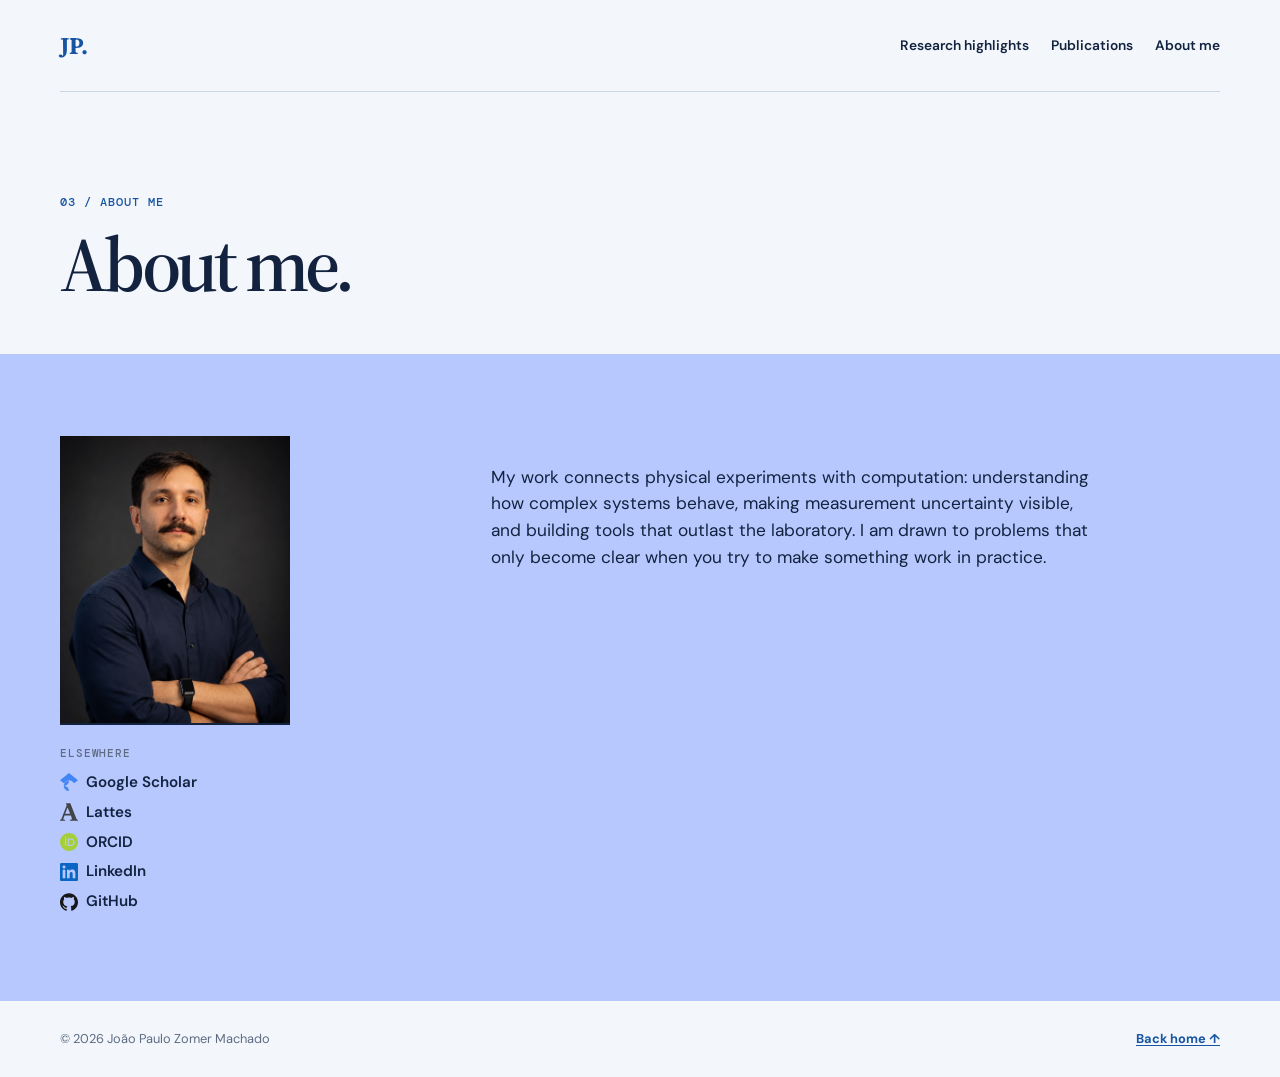
==== about/index.html @ 18334d56 "Refine homepage and About navigation" ====
<!doctype html>
<html lang="en">
  <head>
    <meta charset="UTF-8" />
    <meta name="viewport" content="width=device-width, initial-scale=1.0" />
    <meta name="description" content="About João Paulo Zomer Machado: research, engineering, and software." />
    <title>About me — João Paulo Zomer Machado</title>
    <link rel="preconnect" href="https://fonts.googleapis.com" />
    <link rel="preconnect" href="https://fonts.gstatic.com" crossorigin />
    <link href="https://fonts.googleapis.com/css2?family=DM+Mono:wght@400;500&family=DM+Sans:opsz,wght@9..40,400;9..40,500;9..40,600;9..40,700&family=Source+Serif+4:opsz,wght@8..60,600;8..60,700&display=swap" rel="stylesheet" />
    <link rel="stylesheet" href="../styles.css?v=20260825-03" />
    <script type="module" src="../app.js?v=20260825-03"></script>
  </head>
  <body>
    <a class="skip-link" href="#main">Skip to content</a>
    <header class="site-header shell">
      <a class="wordmark" href="../" aria-label="Home"><span id="initials">JP</span>.</a>
      <nav aria-label="Primary navigation">
        <a href="../#selected-work">Research highlights</a>
        <a href="../publications/">Publications</a>
        <a href="./" aria-current="page">About me</a>
      </nav>
    </header>
      <section class="about-page-intro shell" aria-labelledby="about-page-title">
        <p class="eyebrow">03 / About me</p>
        <h1 id="about-page-title">About me.</h1>
      </section>

      <section class="about-section about-page-section" aria-label="How I work">
        <div class="shell about-page-grid">
          <div class="about-rail">
            <figure class="portrait">
              <img src="../assets/portrait.png" width="1023" height="1537" alt="João Paulo Zomer Machado" />
            </figure>
            <div class="contact-card">
              <p class="contact-label">Elsewhere</p>
              <div class="profile-links" id="profile-links"></div>
            </div>
          </div>
          <div class="about-copy-column">
            <p class="about-copy" id="research-statement"></p>
          </div>
        </div>
      </section>
    </main>

    <footer class="site-footer shell">
      <p>© <span id="year"></span> João Paulo Zomer Machado</p>
      <a href="../">Back home ↑</a>
    </footer>
  </body>
</html>
---- styles.css ----
:root {
  --ink: #13233f;
  --muted: #5d6c82;
  --paper: #f3f7fc;
  --surface: #fbfdff;
  --line: #cbd7e7;
  --spruce: #1755a2;
  --lime: #bfe7ff;
  --coral: #b7c8ff;
  --serif: "Source Serif 4", Georgia, serif;
  --sans: "DM Sans", Arial, sans-serif;
  --mono: "DM Mono", monospace;
}

* { box-sizing: border-box; }
html { scroll-behavior: smooth; }
body { margin: 0; background: var(--paper); color: var(--ink); font-family: var(--sans); font-size: 16px; line-height: 1.5; }
a { color: inherit; text-underline-offset: 0.18em; }
button { font: inherit; }
.shell { width: min(1160px, calc(100% - 48px)); margin-inline: auto; }
.skip-link { position: fixed; z-index: 10; left: 16px; top: -50px; padding: 10px 14px; background: var(--ink); color: white; }
.skip-link:focus { top: 16px; }

.site-header { display: flex; min-height: 92px; align-items: center; justify-content: space-between; border-bottom: 1px solid var(--line); }
.wordmark { color: var(--spruce); font: 700 1.5rem/1 var(--serif); text-decoration: none; }
.site-header nav { display: flex; gap: 22px; font-size: 0.86rem; font-weight: 600; }
.site-header nav a { text-decoration: none; }
.site-header nav a:hover, .site-header nav a:focus-visible { color: var(--spruce); text-decoration: underline; }

.hero { padding: clamp(64px, 8vw, 108px) 0 66px; }
.eyebrow { margin: 0 0 16px; color: var(--spruce); font: 500 0.78rem/1.4 var(--mono); letter-spacing: 0.08em; text-transform: uppercase; }
.hero-grid { display: grid; grid-template-columns: minmax(0, 1fr) minmax(180px, 240px); gap: clamp(42px, 7vw, 96px); align-items: end; }
h1, h2 { margin: 0; letter-spacing: -0.055em; }
h1 { max-width: 760px; font: 600 clamp(3.2rem, 6vw, 5.8rem)/0.96 var(--serif); }
.name-line { display: block; }
.hero-aside { align-self: end; padding-top: 22px; border-top: 2px solid var(--ink); color: var(--spruce); }
.hero-aside-label { margin: 0 0 13px; color: var(--muted); font: 500 0.7rem var(--mono); letter-spacing: 0.08em; text-transform: uppercase; }
.hero-aside p:last-child { margin: 0; font: 600 clamp(1.2rem, 2vw, 1.65rem)/1.12 var(--serif); }
h1 em, h2 em { color: var(--spruce); font-weight: 600; }
.lede { max-width: 620px; margin: 30px 0 0; color: var(--muted); font-size: clamp(1.1rem, 2vw, 1.25rem); line-height: 1.55; }
.hero-rail { display: grid; gap: 18px; align-self: end; }
.portrait { aspect-ratio: 4 / 5; margin: 0; overflow: hidden; background: var(--ink); }
.portrait img { display: block; width: 100%; height: 100%; object-fit: cover; object-position: 50% 15%; }
.contact-card { padding: 21px 0 0; border-top: 2px solid var(--ink); }
.contact-label { margin: 0 0 11px; color: var(--muted); font: 500 0.7rem var(--mono); letter-spacing: 0.08em; text-transform: uppercase; }
.profile-links { display: grid; gap: 7px; }
.profile-links a { width: fit-content; font-size: 0.95rem; font-weight: 600; }
.profile-link { display: inline-flex; align-items: center; gap: 8px; text-decoration: none; }
.profile-link svg { width: 18px; height: 18px; flex: 0 0 18px; }
.profile-arrow { color: var(--coral); font-size: 0.82rem; }

.feature-section { padding: 82px 0 88px; background: var(--spruce); color: #f4f8e9; }
.feature-section .eyebrow { color: var(--lime); }
.section-heading { display: grid; grid-template-columns: minmax(190px, 0.35fr) minmax(300px, 1fr) minmax(190px, 0.4fr); gap: 28px; align-items: start; }
.section-heading h2 { font: 600 clamp(2.55rem, 4.8vw, 4.25rem)/0.98 var(--serif); }
.section-heading h2 em { color: var(--lime); }
.section-heading > p:last-child { max-width: 280px; margin: 6px 0 0; color: #cfddd6; font-size: 0.98rem; }
.selected-grid { display: grid; grid-template-columns: repeat(12, 1fr); gap: 18px; margin-top: 52px; }
.paper-card { display: flex; min-height: 304px; flex-direction: column; justify-content: space-between; padding: 25px; background: var(--surface); color: var(--ink); }
.paper-card:first-child { grid-column: span 7; background: var(--lime); }
.paper-card:nth-child(2) { grid-column: span 5; }
.paper-card:nth-child(3n) { grid-column: span 5; }
.paper-card:nth-child(3n + 1):not(:first-child) { grid-column: span 7; }
.paper-meta { color: var(--muted); font: 500 0.68rem var(--mono); letter-spacing: 0.05em; text-transform: uppercase; }
.paper-card h3 { max-width: 600px; margin: 23px 0 10px; font: 600 clamp(1.7rem, 2.7vw, 2.55rem)/1.03 var(--serif); letter-spacing: -0.04em; }
.paper-summary { max-width: 560px; margin: 0; color: #40536d; font-size: 0.97rem; }
.paper-footer { display: flex; flex-wrap: wrap; gap: 11px 19px; align-items: end; margin-top: 32px; }
.tag { color: var(--spruce); font: 500 0.68rem var(--mono); letter-spacing: 0.04em; text-transform: uppercase; }
.paper-links { display: flex; gap: 14px; margin-left: auto; font-size: 0.82rem; font-weight: 700; }
.paper-links a { text-decoration: none; }
.paper-links a:hover { text-decoration: underline; }
.empty-state { grid-column: 1 / -1; padding: 33px; border: 1px dashed #aabbd1; color: #cfddf0; }

.about-page-intro { padding: clamp(64px, 8vw, 108px) 0 28px; }
.about-page-intro h1 { max-width: 800px; font: 600 clamp(3.2rem, 6vw, 5.8rem)/0.96 var(--serif); }
.about-page-intro h1 em { color: var(--spruce); font-style: normal; }
.about-page-section { margin-top: 24px; }
.about-page-grid { display: grid; grid-template-columns: minmax(230px, 0.45fr) minmax(0, 1fr); gap: clamp(42px, 8vw, 112px); align-items: start; }
.record-link-section { display: grid; grid-template-columns: minmax(190px, 0.35fr) minmax(0, 1fr); gap: 28px; padding-top: 72px; padding-bottom: 80px; }
.record-link-section h2 { margin-bottom: 25px; color: var(--ink); font: 600 clamp(2.5rem, 4.8vw, 4.25rem)/0.98 var(--serif); }
.record-link-section h2 em { color: var(--spruce); }
.about-rail { width: min(100%, 230px); }

.publications-page-intro { padding: clamp(64px, 8vw, 108px) 0 28px; }
.publications-page-intro h1 { max-width: 760px; font: 600 clamp(3.2rem, 6vw, 5.8rem)/0.96 var(--serif); }
.publications-page-intro h1 em { color: var(--spruce); font-style: normal; }
.publications-page-intro .lede { max-width: 590px; }


.publications-section { padding: 88px 0; }
.section-heading.compact { grid-template-columns: minmax(190px, 0.35fr) minmax(300px, 1fr) minmax(190px, 0.4fr); }
.publications-section .section-heading h2 { color: var(--ink); }
.publications-section .section-heading > p:last-child { color: var(--muted); }
.publication-controls { display: flex; justify-content: space-between; gap: 22px; margin: 42px 0 18px; }
.filter-list { display: flex; flex-wrap: wrap; gap: 8px; }
.filter-button { padding: 8px 12px; border: 1px solid var(--line); border-radius: 100px; background: transparent; color: var(--muted); cursor: pointer; font-size: 0.78rem; font-weight: 600; }
.filter-button:hover, .filter-button:focus-visible, .filter-button[aria-pressed="true"] { border-color: var(--spruce); background: var(--spruce); color: white; }
.scholar-link { align-self: center; color: var(--spruce); font-size: 0.85rem; font-weight: 700; white-space: nowrap; }
.publication-list { border-top: 1px solid var(--ink); }
.publication-row { display: grid; grid-template-columns: 78px minmax(0, 1fr) 160px auto; gap: 24px; padding: 18px 4px; border-bottom: 1px solid var(--line); }
.publication-year { color: var(--spruce); font: 500 0.75rem var(--mono); }
.publication-title { margin: 0; font: 600 1.06rem/1.25 var(--serif); letter-spacing: -0.02em; }
.publication-authors, .publication-venue { margin: 6px 0 0; color: var(--muted); font-size: 0.83rem; }
.publication-venue { margin: 0; align-self: center; }
.publication-actions { display: flex; align-self: center; gap: 12px; font-size: 0.79rem; font-weight: 700; }
.publication-actions a { color: var(--spruce); }
.publication-disclosure { display: block; margin: 28px auto 0; padding: 10px 17px; border: 1px solid var(--spruce); border-radius: 100px; background: transparent; color: var(--spruce); cursor: pointer; font-size: 0.82rem; font-weight: 700; }
.publication-disclosure:hover, .publication-disclosure:focus-visible { background: var(--spruce); color: white; }

.about-section { padding: 82px 0 88px; background: var(--coral); }
.about-grid { display: grid; grid-template-columns: minmax(190px, 0.35fr) minmax(0, 1fr); gap: 28px; }
.about-grid h2 { max-width: 680px; font: 600 clamp(2.5rem, 4.8vw, 4.25rem)/0.98 var(--serif); }
.about-grid h2 em { color: #293d8d; }
.about-copy { max-width: 600px; margin: 28px 0 22px; font-size: 1.08rem; line-height: 1.55; }
.text-link { color: #1f367e; font-size: 0.89rem; font-weight: 700; }
.site-footer { display: flex; min-height: 76px; align-items: center; justify-content: space-between; color: var(--muted); font-size: 0.8rem; }
.site-footer p { margin: 0; }
.site-footer a { color: var(--spruce); font-weight: 700; }
@media (max-width: 760px) {
  .shell { width: min(100% - 32px, 1160px); }
  .site-header { min-height: 70px; }
  .site-header nav { gap: 13px; font-size: 0.76rem; }
  .hero { padding-top: 76px; }
  .hero-grid, .section-heading, .section-heading.compact, .about-grid, .record-link-section, .about-page-grid { grid-template-columns: 1fr; gap: 18px; }
  .selected-grid { grid-template-columns: 1fr; margin-top: 43px; }
  .paper-card, .paper-card:first-child, .paper-card:nth-child(2), .paper-card:nth-child(3n), .paper-card:nth-child(3n + 1):not(:first-child) { grid-column: 1; min-height: 290px; }
  .publication-controls, .site-footer { align-items: flex-start; flex-direction: column; }
  .publication-controls { margin-top: 39px; }
  .publication-row { grid-template-columns: 48px 1fr; gap: 10px 14px; }
  .publication-venue, .publication-actions { grid-column: 2; }
  .publication-venue { align-self: start; }
  .publication-actions { margin-top: 5px; }
  .about-section { padding: 74px 0; }
}
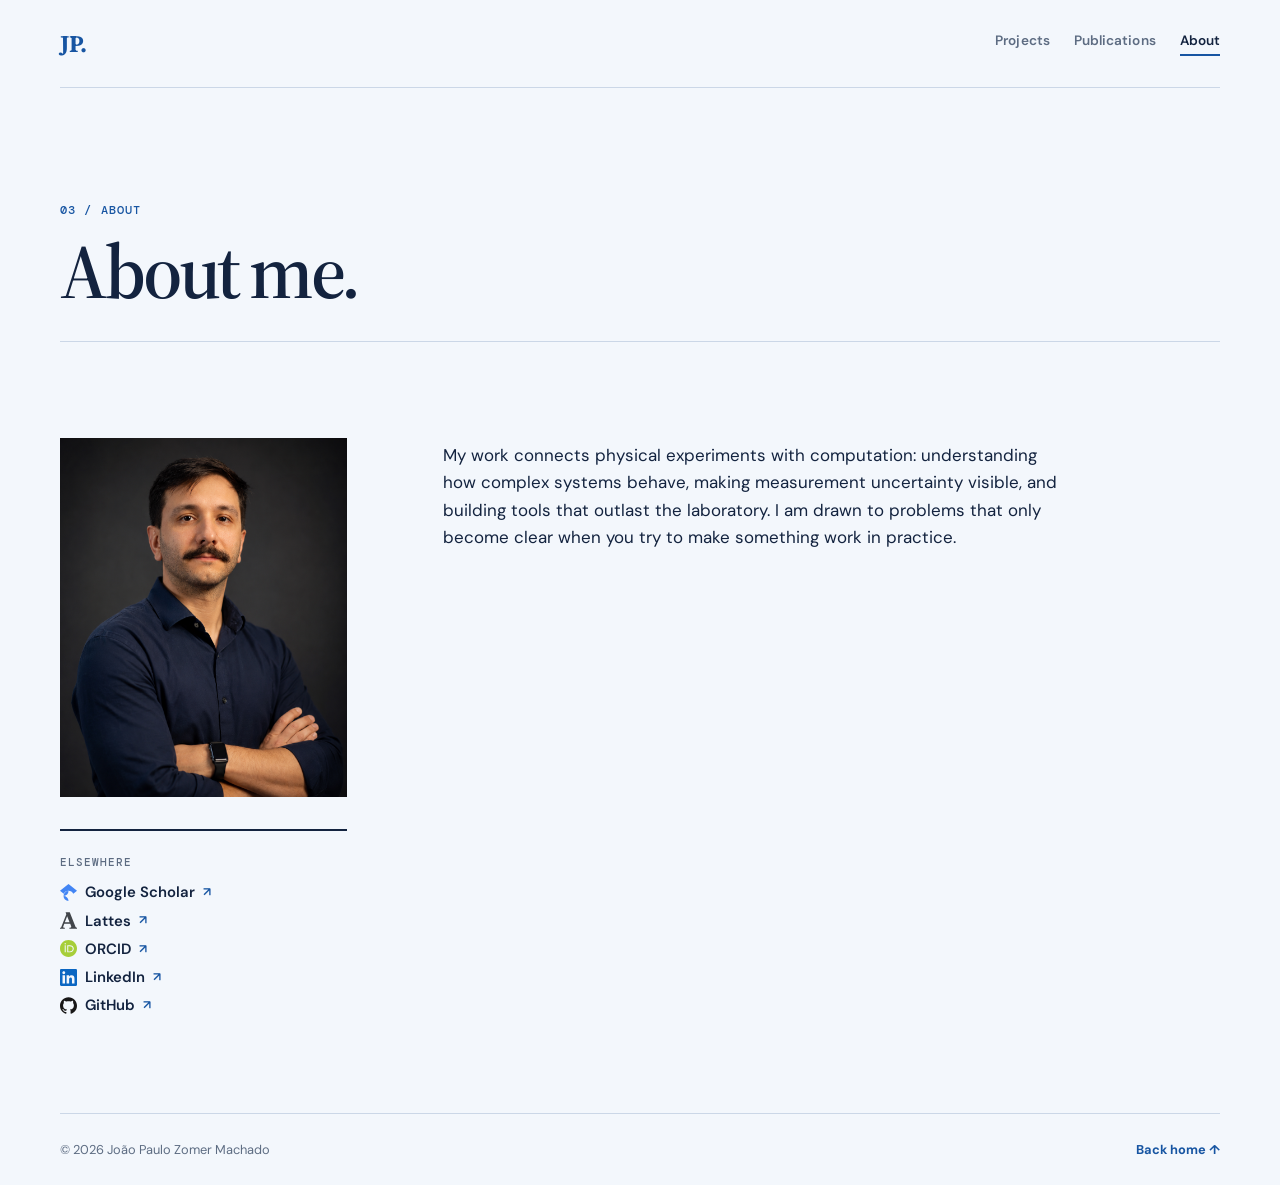
==== commit 7fd298d5: "Refine design system, spacing rhythm, crawlability, and navigation consistency - Establish 8px-base " ====
--- a/about/index.html
+++ b/about/index.html
@@ -4,29 +4,31 @@
     <meta charset="UTF-8" />
     <meta name="viewport" content="width=device-width, initial-scale=1.0" />
     <meta name="description" content="About João Paulo Zomer Machado: research, engineering, and software." />
-    <title>About me — João Paulo Zomer Machado</title>
+    <title>About — João Paulo Zomer Machado</title>
     <link rel="preconnect" href="https://fonts.googleapis.com" />
     <link rel="preconnect" href="https://fonts.gstatic.com" crossorigin />
     <link href="https://fonts.googleapis.com/css2?family=DM+Mono:wght@400;500&family=DM+Sans:opsz,wght@9..40,400;9..40,500;9..40,600;9..40,700&family=Source+Serif+4:opsz,wght@8..60,600;8..60,700&display=swap" rel="stylesheet" />
-    <link rel="stylesheet" href="../styles.css?v=20260825-03" />
-    <script type="module" src="../app.js?v=20260825-03"></script>
+    <link rel="stylesheet" href="../styles.css?v=20260825-04" />
+    <script type="module" src="../app.js?v=20260825-04"></script>
   </head>
   <body>
     <a class="skip-link" href="#main">Skip to content</a>
     <header class="site-header shell">
       <a class="wordmark" href="../" aria-label="Home"><span id="initials">JP</span>.</a>
       <nav aria-label="Primary navigation">
-        <a href="../#selected-work">Research highlights</a>
+        <a href="../projects/">Projects</a>
         <a href="../publications/">Publications</a>
-        <a href="./" aria-current="page">About me</a>
+        <a href="./" aria-current="page">About</a>
       </nav>
     </header>
+
+    <main id="main">
       <section class="about-page-intro shell" aria-labelledby="about-page-title">
-        <p class="eyebrow">03 / About me</p>
+        <p class="eyebrow">03 / About</p>
         <h1 id="about-page-title">About me.</h1>
       </section>
 
-      <section class="about-section about-page-section" aria-label="How I work">
+      <section class="about-page-section" aria-label="How I work">
         <div class="shell about-page-grid">
           <div class="about-rail">
             <figure class="portrait">
@@ -34,18 +36,34 @@
             </figure>
             <div class="contact-card">
               <p class="contact-label">Elsewhere</p>
-              <div class="profile-links" id="profile-links"></div>
+              <div class="profile-links" id="profile-links">
+                <a class="profile-link" href="https://scholar.google.com/citations?user=iRRAzJ8AAAAJ&amp;hl=pt-PT&amp;oi=ao" target="_blank" rel="noreferrer" aria-label="Google Scholar">
+                  <span>Google Scholar</span><span class="profile-arrow" aria-hidden="true">↗</span>
+                </a>
+                <a class="profile-link" href="http://lattes.cnpq.br/8716914446280554" target="_blank" rel="noreferrer" aria-label="Lattes">
+                  <span>Lattes</span><span class="profile-arrow" aria-hidden="true">↗</span>
+                </a>
+                <a class="profile-link" href="https://orcid.org/0000-0002-9053-7463" target="_blank" rel="noreferrer" aria-label="ORCID">
+                  <span>ORCID</span><span class="profile-arrow" aria-hidden="true">↗</span>
+                </a>
+                <a class="profile-link" href="https://www.linkedin.com/in/jo%C3%A3o-paulo-zomer-machado-373903173/" target="_blank" rel="noreferrer" aria-label="LinkedIn">
+                  <span>LinkedIn</span><span class="profile-arrow" aria-hidden="true">↗</span>
+                </a>
+                <a class="profile-link" href="https://github.com/jpzomer" target="_blank" rel="noreferrer" aria-label="GitHub">
+                  <span>GitHub</span><span class="profile-arrow" aria-hidden="true">↗</span>
+                </a>
+              </div>
             </div>
           </div>
           <div class="about-copy-column">
-            <p class="about-copy" id="research-statement"></p>
+            <p class="about-copy" id="research-statement">My work connects physical experiments with computation: understanding how complex systems behave, making measurement uncertainty visible, and building tools that outlast the laboratory. I am drawn to problems that only become clear when you try to make something work in practice.</p>
           </div>
         </div>
       </section>
     </main>
 
     <footer class="site-footer shell">
-      <p>© <span id="year"></span> João Paulo Zomer Machado</p>
+      <p>© <span id="year">2026</span> João Paulo Zomer Machado</p>
       <a href="../">Back home ↑</a>
     </footer>
   </body>
--- a/styles.css
+++ b/styles.css
@@ -1,134 +1,912 @@
+/* ─────────────────────────────────────────────────────────────────────────────
+   Design tokens
+   ───────────────────────────────────────────────────────────────────────────── */
 :root {
-  --ink: #13233f;
-  --muted: #5d6c82;
-  --paper: #f3f7fc;
+  /* Palette — unchanged */
+  --ink:     #13233f;
+  --muted:   #5d6c82;
+  --paper:   #f3f7fc;
   --surface: #fbfdff;
-  --line: #cbd7e7;
-  --spruce: #1755a2;
-  --lime: #bfe7ff;
-  --coral: #b7c8ff;
+  --line:    #cbd7e7;
+  --spruce:  #1755a2;
+  --lime:    #bfe7ff;
+  --coral:   #b7c8ff;
+
+  /* Type stacks */
   --serif: "Source Serif 4", Georgia, serif;
-  --sans: "DM Sans", Arial, sans-serif;
-  --mono: "DM Mono", monospace;
-}
-
-* { box-sizing: border-box; }
+  --sans:  "DM Sans", Arial, sans-serif;
+  --mono:  "DM Mono", monospace;
+
+  /*
+   * Spacing scale — all layout values derive from this.
+   * Base unit: 8px.
+   *   --s1  =  8px
+   *   --s2  = 16px
+   *   --s3  = 24px
+   *   --s4  = 32px
+   *   --s5  = 48px
+   *   --s6  = 64px
+   *   --s7  = 96px
+   *   --s8  = 128px
+   */
+  --s1:  8px;
+  --s2: 16px;
+  --s3: 24px;
+  --s4: 32px;
+  --s5: 48px;
+  --s6: 64px;
+  --s7: 96px;
+  --s8: 128px;
+
+  /* Derived rhythm tokens */
+  --section-pad:   clamp(var(--s6), 8vw, var(--s7));
+  --hero-pad-top:  clamp(var(--s6), 9vw, var(--s8));
+  --shell-gutter:  clamp(20px, 4vw, 48px);
+  --max-content:   1160px;
+}
+
+/* ─────────────────────────────────────────────────────────────────────────────
+   Reset & base
+   ───────────────────────────────────────────────────────────────────────────── */
+*, *::before, *::after { box-sizing: border-box; }
 html { scroll-behavior: smooth; }
-body { margin: 0; background: var(--paper); color: var(--ink); font-family: var(--sans); font-size: 16px; line-height: 1.5; }
-a { color: inherit; text-underline-offset: 0.18em; }
+body {
+  margin: 0;
+  background: var(--paper);
+  color: var(--ink);
+  font-family: var(--sans);
+  font-size: 16px;
+  line-height: 1.5;
+  -webkit-font-smoothing: antialiased;
+}
+a { color: inherit; text-underline-offset: 0.2em; }
 button { font: inherit; }
-.shell { width: min(1160px, calc(100% - 48px)); margin-inline: auto; }
-.skip-link { position: fixed; z-index: 10; left: 16px; top: -50px; padding: 10px 14px; background: var(--ink); color: white; }
+img { display: block; max-width: 100%; height: auto; }
+
+.shell {
+  width: min(var(--max-content), 100% - var(--shell-gutter) * 2);
+  margin-inline: auto;
+}
+
+/* Accessibility */
+.skip-link {
+  position: fixed;
+  z-index: 100;
+  left: 16px;
+  top: -60px;
+  padding: 10px 14px;
+  background: var(--ink);
+  color: white;
+  font-weight: 600;
+  font-size: 0.875rem;
+  transition: top 0.15s;
+}
 .skip-link:focus { top: 16px; }
 
-.site-header { display: flex; min-height: 92px; align-items: center; justify-content: space-between; border-bottom: 1px solid var(--line); }
-.wordmark { color: var(--spruce); font: 700 1.5rem/1 var(--serif); text-decoration: none; }
-.site-header nav { display: flex; gap: 22px; font-size: 0.86rem; font-weight: 600; }
-.site-header nav a { text-decoration: none; }
-.site-header nav a:hover, .site-header nav a:focus-visible { color: var(--spruce); text-decoration: underline; }
-
-.hero { padding: clamp(64px, 8vw, 108px) 0 66px; }
-.eyebrow { margin: 0 0 16px; color: var(--spruce); font: 500 0.78rem/1.4 var(--mono); letter-spacing: 0.08em; text-transform: uppercase; }
-.hero-grid { display: grid; grid-template-columns: minmax(0, 1fr) minmax(180px, 240px); gap: clamp(42px, 7vw, 96px); align-items: end; }
-h1, h2 { margin: 0; letter-spacing: -0.055em; }
-h1 { max-width: 760px; font: 600 clamp(3.2rem, 6vw, 5.8rem)/0.96 var(--serif); }
-.name-line { display: block; }
-.hero-aside { align-self: end; padding-top: 22px; border-top: 2px solid var(--ink); color: var(--spruce); }
-.hero-aside-label { margin: 0 0 13px; color: var(--muted); font: 500 0.7rem var(--mono); letter-spacing: 0.08em; text-transform: uppercase; }
-.hero-aside p:last-child { margin: 0; font: 600 clamp(1.2rem, 2vw, 1.65rem)/1.12 var(--serif); }
-h1 em, h2 em { color: var(--spruce); font-weight: 600; }
-.lede { max-width: 620px; margin: 30px 0 0; color: var(--muted); font-size: clamp(1.1rem, 2vw, 1.25rem); line-height: 1.55; }
-.hero-rail { display: grid; gap: 18px; align-self: end; }
-.portrait { aspect-ratio: 4 / 5; margin: 0; overflow: hidden; background: var(--ink); }
-.portrait img { display: block; width: 100%; height: 100%; object-fit: cover; object-position: 50% 15%; }
-.contact-card { padding: 21px 0 0; border-top: 2px solid var(--ink); }
-.contact-label { margin: 0 0 11px; color: var(--muted); font: 500 0.7rem var(--mono); letter-spacing: 0.08em; text-transform: uppercase; }
-.profile-links { display: grid; gap: 7px; }
-.profile-links a { width: fit-content; font-size: 0.95rem; font-weight: 600; }
-.profile-link { display: inline-flex; align-items: center; gap: 8px; text-decoration: none; }
-.profile-link svg { width: 18px; height: 18px; flex: 0 0 18px; }
-.profile-arrow { color: var(--coral); font-size: 0.82rem; }
-
-.feature-section { padding: 82px 0 88px; background: var(--spruce); color: #f4f8e9; }
+:focus-visible {
+  outline: 2px solid var(--spruce);
+  outline-offset: 3px;
+}
+
+/* ─────────────────────────────────────────────────────────────────────────────
+   Site header
+   ───────────────────────────────────────────────────────────────────────────── */
+.site-header {
+  display: flex;
+  min-height: 88px;
+  align-items: center;
+  justify-content: space-between;
+  border-bottom: 1px solid var(--line);
+}
+.wordmark {
+  color: var(--spruce);
+  font: 700 1.5rem/1 var(--serif);
+  letter-spacing: -0.02em;
+  text-decoration: none;
+  transition: opacity 0.15s;
+}
+.wordmark:hover { opacity: 0.72; }
+
+.site-header nav {
+  display: flex;
+  gap: var(--s3);
+  font-size: 0.85rem;
+  font-weight: 600;
+  letter-spacing: 0.005em;
+}
+.site-header nav a {
+  text-decoration: none;
+  color: var(--muted);
+  padding-bottom: 3px;
+  border-bottom: 2px solid transparent;
+  transition: color 0.15s, border-color 0.15s;
+}
+.site-header nav a:hover,
+.site-header nav a:focus-visible {
+  color: var(--ink);
+  border-bottom-color: var(--line);
+}
+.site-header nav a[aria-current="page"] {
+  color: var(--ink);
+  border-bottom-color: var(--spruce);
+}
+
+/* ─────────────────────────────────────────────────────────────────────────────
+   Shared typography primitives
+   ───────────────────────────────────────────────────────────────────────────── */
+h1, h2, h3 { margin: 0; }
+
+h1 {
+  font: 600 clamp(3.2rem, 6vw, 5.75rem)/0.96 var(--serif);
+  letter-spacing: -0.045em;
+  max-width: 760px;
+}
+h2 {
+  font: 600 clamp(2.5rem, 4.8vw, 4.25rem)/0.97 var(--serif);
+  letter-spacing: -0.04em;
+}
+h1 em, h2 em { color: var(--spruce); font-style: normal; }
+
+.eyebrow {
+  margin: 0 0 var(--s2);
+  color: var(--spruce);
+  font: 500 0.72rem/1.4 var(--mono);
+  letter-spacing: 0.1em;
+  text-transform: uppercase;
+}
+.lede {
+  max-width: 600px;
+  margin: var(--s3) 0 0;
+  color: var(--muted);
+  font-size: clamp(1.05rem, 1.8vw, 1.2rem);
+  line-height: 1.6;
+}
+
+/* ─────────────────────────────────────────────────────────────────────────────
+   Section anatomy — shared layout grammar
+   ───────────────────────────────────────────────────────────────────────────── */
+/*
+ * Standard three-column section header:
+ *   [number/eyebrow ~28%] [heading + desc] [view-all link]
+ */
+.section-heading {
+  display: grid;
+  grid-template-columns: minmax(164px, 0.3fr) minmax(280px, 1fr) minmax(148px, 0.34fr);
+  gap: var(--s4);
+  align-items: start;
+}
+.section-heading.compact {
+  grid-template-columns: minmax(164px, 0.3fr) minmax(280px, 1fr) minmax(148px, 0.34fr);
+}
+.section-heading h2 { align-self: start; }
+
+.section-number {
+  padding-top: 7px; /* optical alignment with heading cap-height */
+  color: var(--muted);
+  font: 500 0.72rem var(--mono);
+  letter-spacing: 0.08em;
+  text-transform: uppercase;
+}
+.section-desc {
+  margin: 6px 0 0;
+  color: var(--muted);
+  font-size: 0.95rem;
+  line-height: 1.55;
+  max-width: 340px;
+}
+.section-view-all {
+  align-self: center;
+  justify-self: end;
+  color: var(--spruce);
+  font-size: 0.83rem;
+  font-weight: 700;
+  text-decoration: none;
+  letter-spacing: 0.01em;
+  transition: opacity 0.15s;
+}
+.section-view-all:hover { opacity: 0.65; }
+
+/* ─────────────────────────────────────────────────────────────────────────────
+   Hero
+   ───────────────────────────────────────────────────────────────────────────── */
+.hero { padding: var(--hero-pad-top) 0 var(--s7); }
+
+.hero-grid {
+  display: grid;
+  grid-template-columns: minmax(0, 1fr) minmax(172px, 224px);
+  gap: clamp(40px, 7vw, 88px);
+  align-items: end;
+  margin-top: var(--s2);
+}
+.hero-aside {
+  align-self: end;
+  padding-top: var(--s3);
+  border-top: 2px solid var(--ink);
+  color: var(--spruce);
+}
+.hero-aside-label {
+  margin: 0 0 10px;
+  color: var(--muted);
+  font: 500 0.68rem var(--mono);
+  letter-spacing: 0.09em;
+  text-transform: uppercase;
+}
+.hero-aside p:last-child {
+  margin: 0;
+  font: 600 clamp(1.1rem, 2vw, 1.5rem)/1.18 var(--serif);
+  letter-spacing: -0.02em;
+}
+
+/* ─────────────────────────────────────────────────────────────────────────────
+   Research highlights (dark feature section)
+   ───────────────────────────────────────────────────────────────────────────── */
+.feature-section {
+  padding: var(--section-pad) 0;
+  background: var(--spruce);
+  color: #f4f8e9;
+}
 .feature-section .eyebrow { color: var(--lime); }
-.section-heading { display: grid; grid-template-columns: minmax(190px, 0.35fr) minmax(300px, 1fr) minmax(190px, 0.4fr); gap: 28px; align-items: start; }
-.section-heading h2 { font: 600 clamp(2.55rem, 4.8vw, 4.25rem)/0.98 var(--serif); }
-.section-heading h2 em { color: var(--lime); }
-.section-heading > p:last-child { max-width: 280px; margin: 6px 0 0; color: #cfddd6; font-size: 0.98rem; }
-.selected-grid { display: grid; grid-template-columns: repeat(12, 1fr); gap: 18px; margin-top: 52px; }
-.paper-card { display: flex; min-height: 304px; flex-direction: column; justify-content: space-between; padding: 25px; background: var(--surface); color: var(--ink); }
-.paper-card:first-child { grid-column: span 7; background: var(--lime); }
-.paper-card:nth-child(2) { grid-column: span 5; }
-.paper-card:nth-child(3n) { grid-column: span 5; }
-.paper-card:nth-child(3n + 1):not(:first-child) { grid-column: span 7; }
-.paper-meta { color: var(--muted); font: 500 0.68rem var(--mono); letter-spacing: 0.05em; text-transform: uppercase; }
-.paper-card h3 { max-width: 600px; margin: 23px 0 10px; font: 600 clamp(1.7rem, 2.7vw, 2.55rem)/1.03 var(--serif); letter-spacing: -0.04em; }
-.paper-summary { max-width: 560px; margin: 0; color: #40536d; font-size: 0.97rem; }
-.paper-footer { display: flex; flex-wrap: wrap; gap: 11px 19px; align-items: end; margin-top: 32px; }
-.tag { color: var(--spruce); font: 500 0.68rem var(--mono); letter-spacing: 0.04em; text-transform: uppercase; }
-.paper-links { display: flex; gap: 14px; margin-left: auto; font-size: 0.82rem; font-weight: 700; }
-.paper-links a { text-decoration: none; }
-.paper-links a:hover { text-decoration: underline; }
-.empty-state { grid-column: 1 / -1; padding: 33px; border: 1px dashed #aabbd1; color: #cfddf0; }
-
-.about-page-intro { padding: clamp(64px, 8vw, 108px) 0 28px; }
-.about-page-intro h1 { max-width: 800px; font: 600 clamp(3.2rem, 6vw, 5.8rem)/0.96 var(--serif); }
+.feature-section .section-number { color: rgba(191,231,255,0.5); }
+.feature-section .section-desc { color: #bcd3e3; max-width: 300px; }
+.feature-section .section-view-all { color: var(--lime); }
+.feature-section .section-view-all:hover { opacity: 0.72; }
+.feature-section h2 em { color: var(--lime); }
+
+.selected-grid {
+  display: grid;
+  grid-template-columns: repeat(12, 1fr);
+  gap: var(--s2);
+  margin-top: var(--s5);
+}
+.paper-card {
+  display: flex;
+  flex-direction: column;
+  justify-content: space-between;
+  min-height: 288px;
+  padding: var(--s4);
+  background: var(--surface);
+  color: var(--ink);
+}
+.paper-card:first-child        { grid-column: span 7; background: var(--lime); }
+.paper-card:nth-child(2)       { grid-column: span 5; }
+.paper-card:nth-child(3n)      { grid-column: span 5; }
+.paper-card:nth-child(3n+1):not(:first-child) { grid-column: span 7; }
+
+.paper-meta {
+  margin: 0;
+  color: var(--muted);
+  font: 500 0.67rem var(--mono);
+  letter-spacing: 0.06em;
+  text-transform: uppercase;
+}
+.paper-card h3 {
+  max-width: 560px;
+  margin: var(--s3) 0 var(--s1);
+  font: 600 clamp(1.5rem, 2.4vw, 2.3rem)/1.05 var(--serif);
+  letter-spacing: -0.035em;
+}
+.paper-summary {
+  max-width: 520px;
+  margin: 0;
+  color: #384d66;
+  font-size: 0.95rem;
+  line-height: 1.55;
+}
+.paper-footer {
+  display: flex;
+  flex-wrap: wrap;
+  gap: 8px 14px;
+  align-items: flex-end;
+  margin-top: var(--s4);
+}
+.tag {
+  color: var(--spruce);
+  font: 500 0.65rem var(--mono);
+  letter-spacing: 0.05em;
+  text-transform: uppercase;
+}
+.paper-links {
+  display: flex;
+  gap: 14px;
+  margin-left: auto;
+  font-size: 0.82rem;
+  font-weight: 700;
+}
+.paper-links a { text-decoration: none; transition: opacity 0.15s; }
+.paper-links a:hover { opacity: 0.6; }
+.empty-state {
+  grid-column: 1 / -1;
+  padding: var(--s4);
+  border: 1px dashed rgba(170,187,209,0.5);
+  color: rgba(196,214,232,0.7);
+  font-size: 0.9rem;
+}
+
+/* ─────────────────────────────────────────────────────────────────────────────
+   Selected Projects (homepage section)
+   ───────────────────────────────────────────────────────────────────────────── */
+.projects-section {
+  padding: var(--section-pad) 0;
+  border-top: 1px solid var(--line);
+}
+.projects-grid {
+  display: grid;
+  grid-template-columns: repeat(2, 1fr);
+  gap: var(--s3);
+  margin-top: var(--s5);
+}
+.project-card {
+  display: flex;
+  flex-direction: column;
+  justify-content: space-between;
+  min-height: 288px;
+  padding: var(--s4);
+  background: var(--surface);
+  border: 1px solid var(--line);
+  color: var(--ink);
+  text-decoration: none;
+  transition: border-color 0.2s;
+}
+.project-card:hover { border-color: var(--spruce); }
+.project-meta {
+  margin: 0 0 var(--s2);
+  color: var(--muted);
+  font: 500 0.67rem var(--mono);
+  letter-spacing: 0.06em;
+  text-transform: uppercase;
+}
+.project-title {
+  margin: 0 0 10px;
+  font: 600 clamp(1.5rem, 2.1vw, 2rem)/1.08 var(--serif);
+  letter-spacing: -0.03em;
+}
+.project-title a {
+  text-decoration: none;
+  color: inherit;
+  transition: color 0.15s;
+}
+.project-title a:hover { color: var(--spruce); }
+.project-summary {
+  margin: 0;
+  color: #40536d;
+  font-size: 0.95rem;
+  line-height: 1.6;
+}
+.project-footer {
+  display: flex;
+  flex-wrap: wrap;
+  gap: var(--s2);
+  align-items: center;
+  justify-content: space-between;
+  margin-top: var(--s4);
+  padding-top: var(--s2);
+  border-top: 1px solid var(--line);
+}
+.project-links {
+  display: flex;
+  gap: 16px;
+  font-size: 0.83rem;
+  font-weight: 700;
+}
+.project-links a {
+  color: var(--spruce);
+  text-decoration: none;
+  transition: opacity 0.15s;
+}
+.project-links a:hover { opacity: 0.65; }
+
+/* ─────────────────────────────────────────────────────────────────────────────
+   About section (coral band — homepage + about page)
+   ───────────────────────────────────────────────────────────────────────────── */
+.about-section {
+  padding: var(--section-pad) 0;
+  background: var(--coral);
+}
+.about-grid {
+  display: grid;
+  grid-template-columns: minmax(164px, 0.3fr) minmax(0, 1fr);
+  gap: var(--s4);
+}
+.about-grid h2 { max-width: 680px; }
+.about-grid h2 em { color: #293d8d; }
+.about-copy {
+  max-width: 620px;
+  margin: var(--s4) 0 var(--s3);
+  font-size: 1.06rem;
+  line-height: 1.62;
+}
+.text-link {
+  color: #1f367e;
+  font-size: 0.87rem;
+  font-weight: 700;
+  text-decoration: none;
+  border-bottom: 1px solid rgba(31,54,126,0.35);
+  transition: border-color 0.15s;
+}
+.text-link:hover { border-color: #1f367e; }
+
+/* ─────────────────────────────────────────────────────────────────────────────
+   About page
+   ───────────────────────────────────────────────────────────────────────────── */
+.about-page-intro {
+  padding: var(--hero-pad-top) 0 var(--s4);
+  border-bottom: 1px solid var(--line);
+}
+.about-page-intro h1 { max-width: 800px; }
 .about-page-intro h1 em { color: var(--spruce); font-style: normal; }
-.about-page-section { margin-top: 24px; }
-.about-page-grid { display: grid; grid-template-columns: minmax(230px, 0.45fr) minmax(0, 1fr); gap: clamp(42px, 8vw, 112px); align-items: start; }
-.record-link-section { display: grid; grid-template-columns: minmax(190px, 0.35fr) minmax(0, 1fr); gap: 28px; padding-top: 72px; padding-bottom: 80px; }
-.record-link-section h2 { margin-bottom: 25px; color: var(--ink); font: 600 clamp(2.5rem, 4.8vw, 4.25rem)/0.98 var(--serif); }
+
+.about-page-section {
+  padding: var(--section-pad) 0;
+}
+.about-page-grid {
+  display: grid;
+  grid-template-columns: minmax(200px, 0.37fr) minmax(0, 1fr);
+  gap: clamp(40px, 8vw, 96px);
+  align-items: start;
+}
+.about-rail {
+  display: grid;
+  gap: var(--s4);
+  position: sticky;
+  top: var(--s3);
+}
+
+/* Portrait */
+.portrait {
+  aspect-ratio: 4 / 5;
+  margin: 0;
+  overflow: hidden;
+  background: var(--ink);
+}
+.portrait img {
+  display: block;
+  width: 100%;
+  height: 100%;
+  object-fit: cover;
+  object-position: 50% 15%;
+}
+
+/* Contact card */
+.contact-card {
+  padding: var(--s3) 0 0;
+  border-top: 2px solid var(--ink);
+}
+.contact-label {
+  margin: 0 0 12px;
+  color: var(--muted);
+  font: 500 0.68rem var(--mono);
+  letter-spacing: 0.09em;
+  text-transform: uppercase;
+}
+.profile-links { display: grid; gap: 6px; }
+.profile-link {
+  display: inline-flex;
+  align-items: center;
+  gap: 8px;
+  text-decoration: none;
+  font-size: 0.93rem;
+  font-weight: 600;
+  transition: opacity 0.15s;
+}
+.profile-link:hover { opacity: 0.65; }
+.profile-link svg { width: 17px; height: 17px; flex: 0 0 17px; }
+.profile-arrow { color: var(--spruce); font-size: 0.78rem; }
+
+.about-copy-column { padding-top: 4px; } /* optical alignment with portrait top */
+.about-copy-column .about-copy { margin-top: 0; }
+
+/* Record link section */
+.record-link-section {
+  display: grid;
+  grid-template-columns: minmax(164px, 0.3fr) minmax(0, 1fr);
+  gap: var(--s4);
+  padding: var(--section-pad) 0;
+  border-top: 1px solid var(--line);
+}
+.record-link-section h2 { color: var(--ink); }
 .record-link-section h2 em { color: var(--spruce); }
-.about-rail { width: min(100%, 230px); }
-
-.publications-page-intro { padding: clamp(64px, 8vw, 108px) 0 28px; }
-.publications-page-intro h1 { max-width: 760px; font: 600 clamp(3.2rem, 6vw, 5.8rem)/0.96 var(--serif); }
+
+/* ─────────────────────────────────────────────────────────────────────────────
+   Publications page
+   ───────────────────────────────────────────────────────────────────────────── */
+.publications-page-intro {
+  padding: var(--hero-pad-top) 0 var(--s4);
+  border-bottom: 1px solid var(--line);
+}
 .publications-page-intro h1 em { color: var(--spruce); font-style: normal; }
-.publications-page-intro .lede { max-width: 590px; }
-
-
-.publications-section { padding: 88px 0; }
-.section-heading.compact { grid-template-columns: minmax(190px, 0.35fr) minmax(300px, 1fr) minmax(190px, 0.4fr); }
+.publications-page-intro .lede { max-width: 560px; }
+
+.publications-section { padding: var(--section-pad) 0; }
 .publications-section .section-heading h2 { color: var(--ink); }
-.publications-section .section-heading > p:last-child { color: var(--muted); }
-.publication-controls { display: flex; justify-content: space-between; gap: 22px; margin: 42px 0 18px; }
-.filter-list { display: flex; flex-wrap: wrap; gap: 8px; }
-.filter-button { padding: 8px 12px; border: 1px solid var(--line); border-radius: 100px; background: transparent; color: var(--muted); cursor: pointer; font-size: 0.78rem; font-weight: 600; }
-.filter-button:hover, .filter-button:focus-visible, .filter-button[aria-pressed="true"] { border-color: var(--spruce); background: var(--spruce); color: white; }
-.scholar-link { align-self: center; color: var(--spruce); font-size: 0.85rem; font-weight: 700; white-space: nowrap; }
+.publications-section .section-desc { color: var(--muted); }
+
+.publication-controls {
+  display: flex;
+  justify-content: space-between;
+  align-items: flex-start;
+  gap: var(--s3);
+  margin: var(--s5) 0 var(--s2);
+}
+.filter-list { display: flex; flex-wrap: wrap; gap: 6px; }
+.filter-button {
+  padding: 6px 13px;
+  border: 1px solid var(--line);
+  border-radius: 100px;
+  background: transparent;
+  color: var(--muted);
+  cursor: pointer;
+  font-size: 0.76rem;
+  font-weight: 600;
+  letter-spacing: 0.01em;
+  transition: border-color 0.15s, background 0.15s, color 0.15s;
+}
+.filter-button:hover,
+.filter-button:focus-visible {
+  border-color: var(--spruce);
+  color: var(--spruce);
+}
+.filter-button[aria-pressed="true"] {
+  border-color: var(--spruce);
+  background: var(--spruce);
+  color: white;
+}
+.scholar-link {
+  flex-shrink: 0;
+  align-self: center;
+  color: var(--spruce);
+  font-size: 0.83rem;
+  font-weight: 700;
+  text-decoration: none;
+  white-space: nowrap;
+  transition: opacity 0.15s;
+}
+.scholar-link:hover { opacity: 0.65; }
+
 .publication-list { border-top: 1px solid var(--ink); }
-.publication-row { display: grid; grid-template-columns: 78px minmax(0, 1fr) 160px auto; gap: 24px; padding: 18px 4px; border-bottom: 1px solid var(--line); }
-.publication-year { color: var(--spruce); font: 500 0.75rem var(--mono); }
-.publication-title { margin: 0; font: 600 1.06rem/1.25 var(--serif); letter-spacing: -0.02em; }
-.publication-authors, .publication-venue { margin: 6px 0 0; color: var(--muted); font-size: 0.83rem; }
-.publication-venue { margin: 0; align-self: center; }
-.publication-actions { display: flex; align-self: center; gap: 12px; font-size: 0.79rem; font-weight: 700; }
-.publication-actions a { color: var(--spruce); }
-.publication-disclosure { display: block; margin: 28px auto 0; padding: 10px 17px; border: 1px solid var(--spruce); border-radius: 100px; background: transparent; color: var(--spruce); cursor: pointer; font-size: 0.82rem; font-weight: 700; }
-.publication-disclosure:hover, .publication-disclosure:focus-visible { background: var(--spruce); color: white; }
-
-.about-section { padding: 82px 0 88px; background: var(--coral); }
-.about-grid { display: grid; grid-template-columns: minmax(190px, 0.35fr) minmax(0, 1fr); gap: 28px; }
-.about-grid h2 { max-width: 680px; font: 600 clamp(2.5rem, 4.8vw, 4.25rem)/0.98 var(--serif); }
-.about-grid h2 em { color: #293d8d; }
-.about-copy { max-width: 600px; margin: 28px 0 22px; font-size: 1.08rem; line-height: 1.55; }
-.text-link { color: #1f367e; font-size: 0.89rem; font-weight: 700; }
-.site-footer { display: flex; min-height: 76px; align-items: center; justify-content: space-between; color: var(--muted); font-size: 0.8rem; }
+.publication-row {
+  display: grid;
+  grid-template-columns: 72px minmax(0, 1fr) 164px auto;
+  gap: var(--s1) var(--s3);
+  padding: 20px 0;
+  border-bottom: 1px solid var(--line);
+  align-items: baseline;
+}
+.publication-year {
+  color: var(--spruce);
+  font: 500 0.72rem var(--mono);
+  letter-spacing: 0.04em;
+  padding-top: 3px;
+}
+.publication-title {
+  margin: 0;
+  font: 600 1.02rem/1.3 var(--serif);
+  letter-spacing: -0.02em;
+}
+.publication-authors,
+.publication-venue {
+  margin: 5px 0 0;
+  color: var(--muted);
+  font-size: 0.82rem;
+  line-height: 1.45;
+}
+.publication-venue { margin: 0; align-self: start; padding-top: 3px; }
+.publication-actions {
+  display: flex;
+  align-self: start;
+  gap: 10px;
+  padding-top: 2px;
+  font-size: 0.77rem;
+  font-weight: 700;
+}
+.publication-actions a {
+  color: var(--spruce);
+  text-decoration: none;
+  transition: opacity 0.15s;
+}
+.publication-actions a:hover { opacity: 0.65; }
+.publication-disclosure {
+  display: block;
+  margin: var(--s4) auto 0;
+  padding: 9px 20px;
+  border: 1px solid var(--spruce);
+  border-radius: 100px;
+  background: transparent;
+  color: var(--spruce);
+  cursor: pointer;
+  font-size: 0.82rem;
+  font-weight: 700;
+  transition: background 0.15s, color 0.15s;
+}
+.publication-disclosure:hover,
+.publication-disclosure:focus-visible {
+  background: var(--spruce);
+  color: white;
+}
+
+/* ─────────────────────────────────────────────────────────────────────────────
+   Projects listing page
+   ───────────────────────────────────────────────────────────────────────────── */
+.projects-page-intro {
+  padding: var(--hero-pad-top) 0 var(--s4);
+  border-bottom: 1px solid var(--line);
+}
+.projects-page-intro h1 em { color: var(--spruce); font-style: normal; }
+
+.projects-listing-section { padding: var(--section-pad) 0; }
+
+/* ─────────────────────────────────────────────────────────────────────────────
+   Project detail pages
+   ───────────────────────────────────────────────────────────────────────────── */
+.project-page-intro {
+  padding: var(--hero-pad-top) 0 var(--s4);
+  border-bottom: 1px solid var(--line);
+}
+.project-page-intro h1 { max-width: 820px; }
+.project-page-intro h1 em { color: var(--spruce); font-style: normal; }
+.project-page-intro .lede { max-width: 660px; }
+
+.project-detail-section { padding: var(--s5) 0 var(--s7); }
+.project-detail-grid {
+  display: grid;
+  grid-template-columns: minmax(196px, 0.3fr) minmax(0, 1fr);
+  gap: clamp(32px, 6vw, 88px);
+  align-items: start;
+}
+.project-sidebar {
+  display: grid;
+  gap: var(--s3);
+  padding-top: var(--s2);
+  border-top: 2px solid var(--ink);
+  position: sticky;
+  top: var(--s3);
+}
+.project-sidebar-group { display: grid; gap: 5px; }
+.project-sidebar-label {
+  margin: 0;
+  color: var(--muted);
+  font: 500 0.68rem var(--mono);
+  letter-spacing: 0.09em;
+  text-transform: uppercase;
+}
+.project-sidebar-value {
+  margin: 0;
+  font-weight: 600;
+  font-size: 0.93rem;
+  line-height: 1.45;
+}
+.project-sidebar-value a {
+  color: var(--spruce);
+  text-decoration: none;
+  transition: opacity 0.15s;
+}
+.project-sidebar-value a:hover { opacity: 0.65; }
+
+.project-body { max-width: 660px; }
+.project-body h2 {
+  margin: var(--s5) 0 var(--s2);
+  font: 600 clamp(1.6rem, 2.5vw, 2.2rem)/1.08 var(--serif);
+  letter-spacing: -0.03em;
+  color: var(--ink);
+}
+.project-body h2:first-child { margin-top: 0; }
+.project-body p {
+  margin: 0 0 var(--s3);
+  font-size: 1.03rem;
+  line-height: 1.65;
+  color: #2e3e56;
+}
+.project-body ul {
+  margin: 0 0 var(--s3);
+  padding-left: var(--s3);
+  color: #2e3e56;
+}
+.project-body li {
+  margin-bottom: var(--s1);
+  font-size: 1rem;
+  line-height: 1.6;
+}
+
+.project-decision-block {
+  margin: var(--s3) 0;
+  padding: var(--s3);
+  background: var(--surface);
+  border: 1px solid var(--line);
+  border-left: 3px solid var(--spruce);
+}
+.project-decision-block h3 {
+  margin: 0 0 6px;
+  font: 600 1.08rem/1.25 var(--serif);
+  letter-spacing: -0.02em;
+  color: var(--ink);
+}
+.project-decision-block p {
+  margin: 0;
+  font-size: 0.93rem;
+  line-height: 1.55;
+  color: var(--muted);
+}
+
+/* Screenshot placeholder */
+.project-screenshot {
+  margin: var(--s4) 0;
+  border: 1px solid var(--line);
+  overflow: hidden;
+  background: var(--surface);
+}
+.project-screenshot img { display: block; width: 100%; height: auto; }
+.project-screenshot figcaption {
+  padding: var(--s1) var(--s2);
+  border-top: 1px solid var(--line);
+  color: var(--muted);
+  font-size: 0.78rem;
+  line-height: 1.4;
+}
+
+/* ─────────────────────────────────────────────────────────────────────────────
+   Footer
+   ───────────────────────────────────────────────────────────────────────────── */
+.site-footer {
+  display: flex;
+  min-height: 72px;
+  align-items: center;
+  justify-content: space-between;
+  gap: var(--s3);
+  border-top: 1px solid var(--line);
+  color: var(--muted);
+  font-size: 0.8rem;
+}
 .site-footer p { margin: 0; }
-.site-footer a { color: var(--spruce); font-weight: 700; }
-@media (max-width: 760px) {
-  .shell { width: min(100% - 32px, 1160px); }
-  .site-header { min-height: 70px; }
-  .site-header nav { gap: 13px; font-size: 0.76rem; }
-  .hero { padding-top: 76px; }
-  .hero-grid, .section-heading, .section-heading.compact, .about-grid, .record-link-section, .about-page-grid { grid-template-columns: 1fr; gap: 18px; }
-  .selected-grid { grid-template-columns: 1fr; margin-top: 43px; }
-  .paper-card, .paper-card:first-child, .paper-card:nth-child(2), .paper-card:nth-child(3n), .paper-card:nth-child(3n + 1):not(:first-child) { grid-column: 1; min-height: 290px; }
-  .publication-controls, .site-footer { align-items: flex-start; flex-direction: column; }
-  .publication-controls { margin-top: 39px; }
-  .publication-row { grid-template-columns: 48px 1fr; gap: 10px 14px; }
-  .publication-venue, .publication-actions { grid-column: 2; }
-  .publication-venue { align-self: start; }
-  .publication-actions { margin-top: 5px; }
-  .about-section { padding: 74px 0; }
-}
+.site-footer a {
+  color: var(--spruce);
+  font-weight: 700;
+  text-decoration: none;
+  transition: opacity 0.15s;
+}
+.site-footer a:hover { opacity: 0.65; }
+
+/* ─────────────────────────────────────────────────────────────────────────────
+   Reduced motion
+   ───────────────────────────────────────────────────────────────────────────── */
+@media (prefers-reduced-motion: reduce) {
+  *, *::before, *::after {
+    transition-duration: 0.01ms !important;
+    animation-duration: 0.01ms !important;
+  }
+  html { scroll-behavior: auto; }
+}
+
+/* ─────────────────────────────────────────────────────────────────────────────
+   Responsive — tablet (≤ 900px)
+   ───────────────────────────────────────────────────────────────────────────── */
+@media (max-width: 900px) {
+  .hero-grid {
+    grid-template-columns: minmax(0, 1fr) minmax(148px, 192px);
+    gap: clamp(32px, 5vw, 56px);
+  }
+  .section-heading,
+  .section-heading.compact {
+    grid-template-columns: minmax(148px, 0.28fr) minmax(240px, 1fr) auto;
+    gap: var(--s3);
+  }
+  .selected-grid { gap: 12px; }
+  .publication-row {
+    grid-template-columns: 60px minmax(0, 1fr) 136px auto;
+    gap: var(--s1) var(--s2);
+  }
+  .project-detail-grid {
+    grid-template-columns: minmax(164px, 0.28fr) minmax(0, 1fr);
+  }
+  .about-page-grid {
+    grid-template-columns: minmax(164px, 0.32fr) minmax(0, 1fr);
+    gap: clamp(32px, 5vw, 56px);
+  }
+}
+
+/* ─────────────────────────────────────────────────────────────────────────────
+   Responsive — mobile (≤ 680px)
+   ───────────────────────────────────────────────────────────────────────────── */
+@media (max-width: 680px) {
+  :root { --shell-gutter: 20px; }
+
+  .site-header { min-height: 64px; }
+  .site-header nav { gap: 14px; font-size: 0.78rem; }
+
+  /* Hero */
+  .hero { padding-bottom: var(--s6); }
+  .hero-grid {
+    grid-template-columns: 1fr;
+    gap: var(--s4);
+  }
+  .hero-aside { padding-top: var(--s2); max-width: 280px; }
+
+  /* Section headings — single column */
+  .section-heading,
+  .section-heading.compact {
+    grid-template-columns: 1fr;
+    gap: var(--s2);
+  }
+  .section-number { padding-top: 0; }
+  .section-view-all { justify-self: start; }
+
+  /* Research grid — stacked */
+  .selected-grid {
+    grid-template-columns: 1fr;
+    margin-top: var(--s4);
+  }
+  .paper-card,
+  .paper-card:first-child,
+  .paper-card:nth-child(2),
+  .paper-card:nth-child(3n),
+  .paper-card:nth-child(3n+1):not(:first-child) {
+    grid-column: 1;
+    min-height: 252px;
+  }
+
+  /* Projects grid — stacked */
+  .projects-grid {
+    grid-template-columns: 1fr;
+    margin-top: var(--s4);
+  }
+  .project-card { min-height: 252px; }
+
+  /* About page */
+  .about-page-grid {
+    grid-template-columns: 1fr;
+    gap: var(--s4);
+  }
+  .about-rail {
+    position: static;
+    display: grid;
+    grid-template-columns: 1fr;
+    gap: var(--s4);
+  }
+  .portrait { max-width: 220px; }
+
+  /* Project detail */
+  .project-detail-grid {
+    grid-template-columns: 1fr;
+    gap: var(--s4);
+  }
+  .project-sidebar { position: static; }
+
+  /* About grids */
+  .about-grid,
+  .record-link-section {
+    grid-template-columns: 1fr;
+    gap: var(--s3);
+  }
+
+  /* Publications */
+  .publication-controls {
+    flex-direction: column;
+    align-items: flex-start;
+    gap: var(--s2);
+    margin-top: var(--s4);
+  }
+  .publication-row {
+    grid-template-columns: 52px 1fr;
+    gap: 4px 12px;
+    padding: 16px 0;
+    align-items: start;
+  }
+  .publication-venue,
+  .publication-actions { grid-column: 2; }
+  .publication-venue { align-self: start; margin-top: 4px; }
+  .publication-actions { margin-top: 6px; }
+
+  /* Footer */
+  .site-footer {
+    flex-direction: column;
+    align-items: flex-start;
+    min-height: auto;
+    padding: var(--s3) 0;
+  }
+}
+
+/* ─────────────────────────────────────────────────────────────────────────────
+   Very small (≤ 400px) — hero overflow prevention
+   ───────────────────────────────────────────────────────────────────────────── */
+@media (max-width: 400px) {
+  h1 { font-size: clamp(2.6rem, 10vw, 3.2rem); }
+  .site-header nav { gap: 10px; font-size: 0.72rem; }
+}
